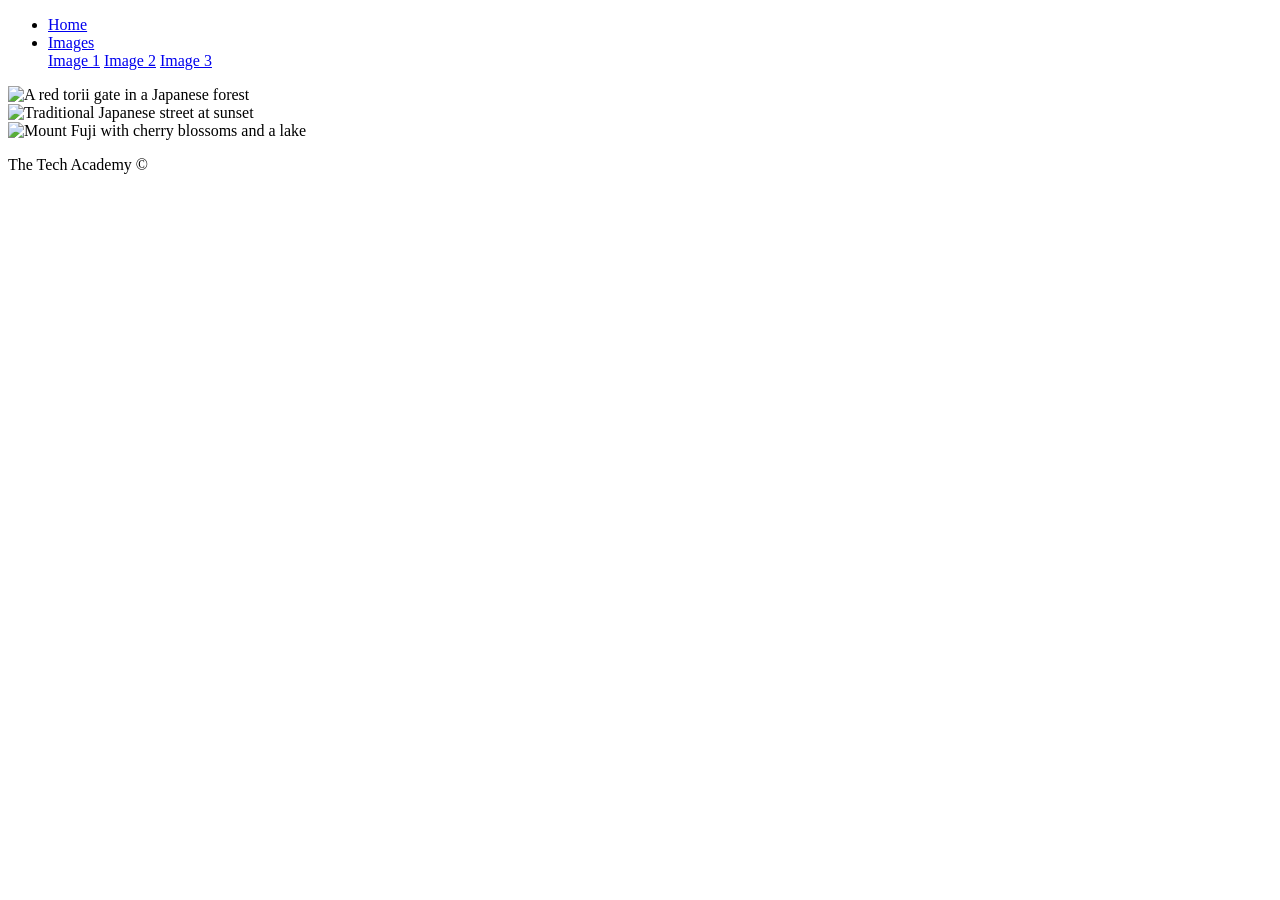
==== index.html @ 09ddc572 "Add files via upload" ====
<!DOCTYPE html>
<html lang="en">
<head>
    <meta charset="UTF-8">
    <meta name="viewport" content="width=device-width, initial-scale=1.0">
    <title>Creating Effects with CSS</title>
    <link rel="stylesheet" href="CSS/style.css">
</head>
<body>
    <!-- Navigation bar -->
    <nav class="nav-bar">
        <ul>
            <li><a href="#">Home</a></li>
            <li class="drop">
                <a href="#">Images</a>
                <div class="rollover-menu">
                    <a href="#image1">Image 1</a>
                    <a href="#image2">Image 2</a>
                    <a href="#image3">Image 3</a>
                </div>
            </li>
        </ul>
    </nav>

    <!-- Images section -->
    <section>
        <!-- Image 1 -->
        <div id="image1" class="image-container">
            <div class="overlay">
                <img src="images/Japan-1.jpg" alt="A red torii gate in a Japanese forest">
            </div>
        </div>

        <!-- Image 2 -->
        <div id="image2" class="image-container">
            <img src="images/Japan-2.jpg" class="zoom" alt="Traditional Japanese street at sunset">
        </div>

        <!-- Image 3 -->
        <div id="image3" class="image-container">
            <div class="circle">
                <img src="images/Japan-3.jpg" alt="Mount Fuji with cherry blossoms and a lake">
            </div>
        </div>
    </section>

    <!-- Footer section -->
    <footer>
        <div class="footer-text">
            <p>The Tech Academy &copy;</p>
        </div>
    </footer>
</body>
</html>
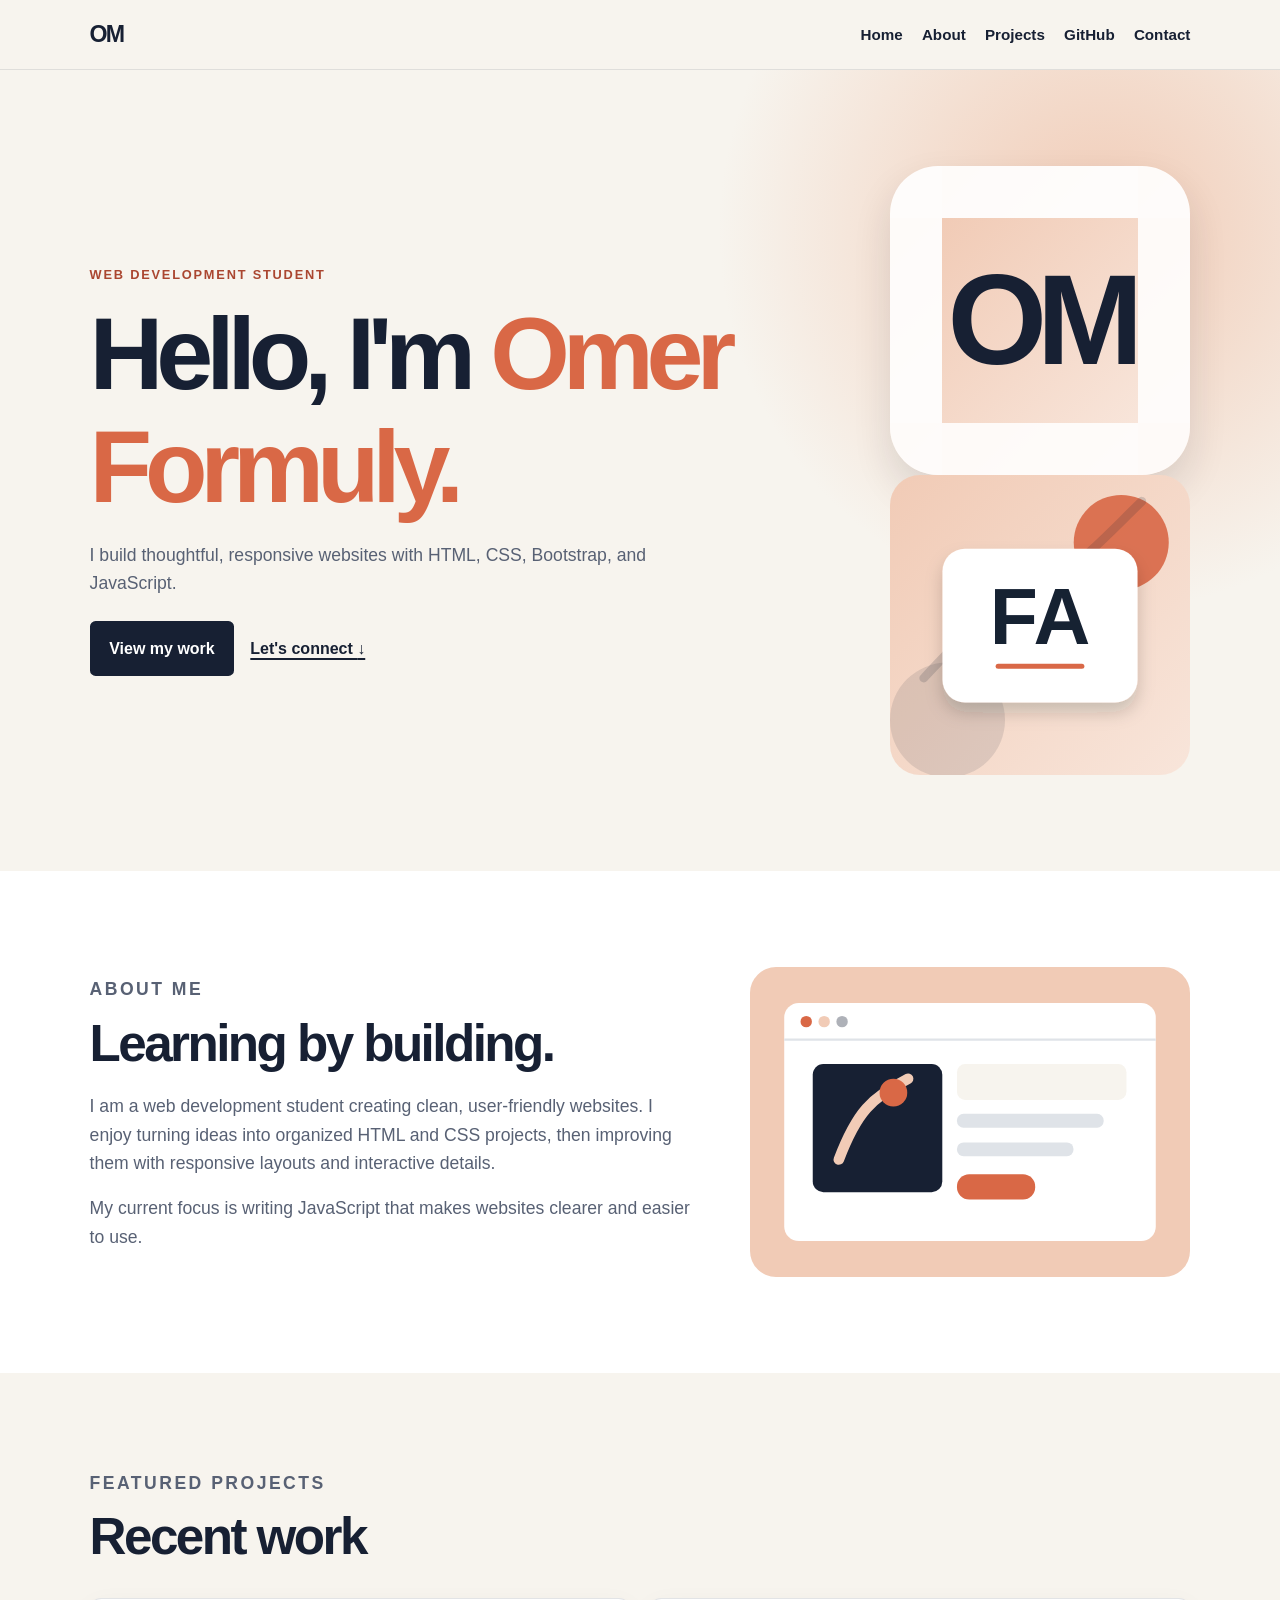
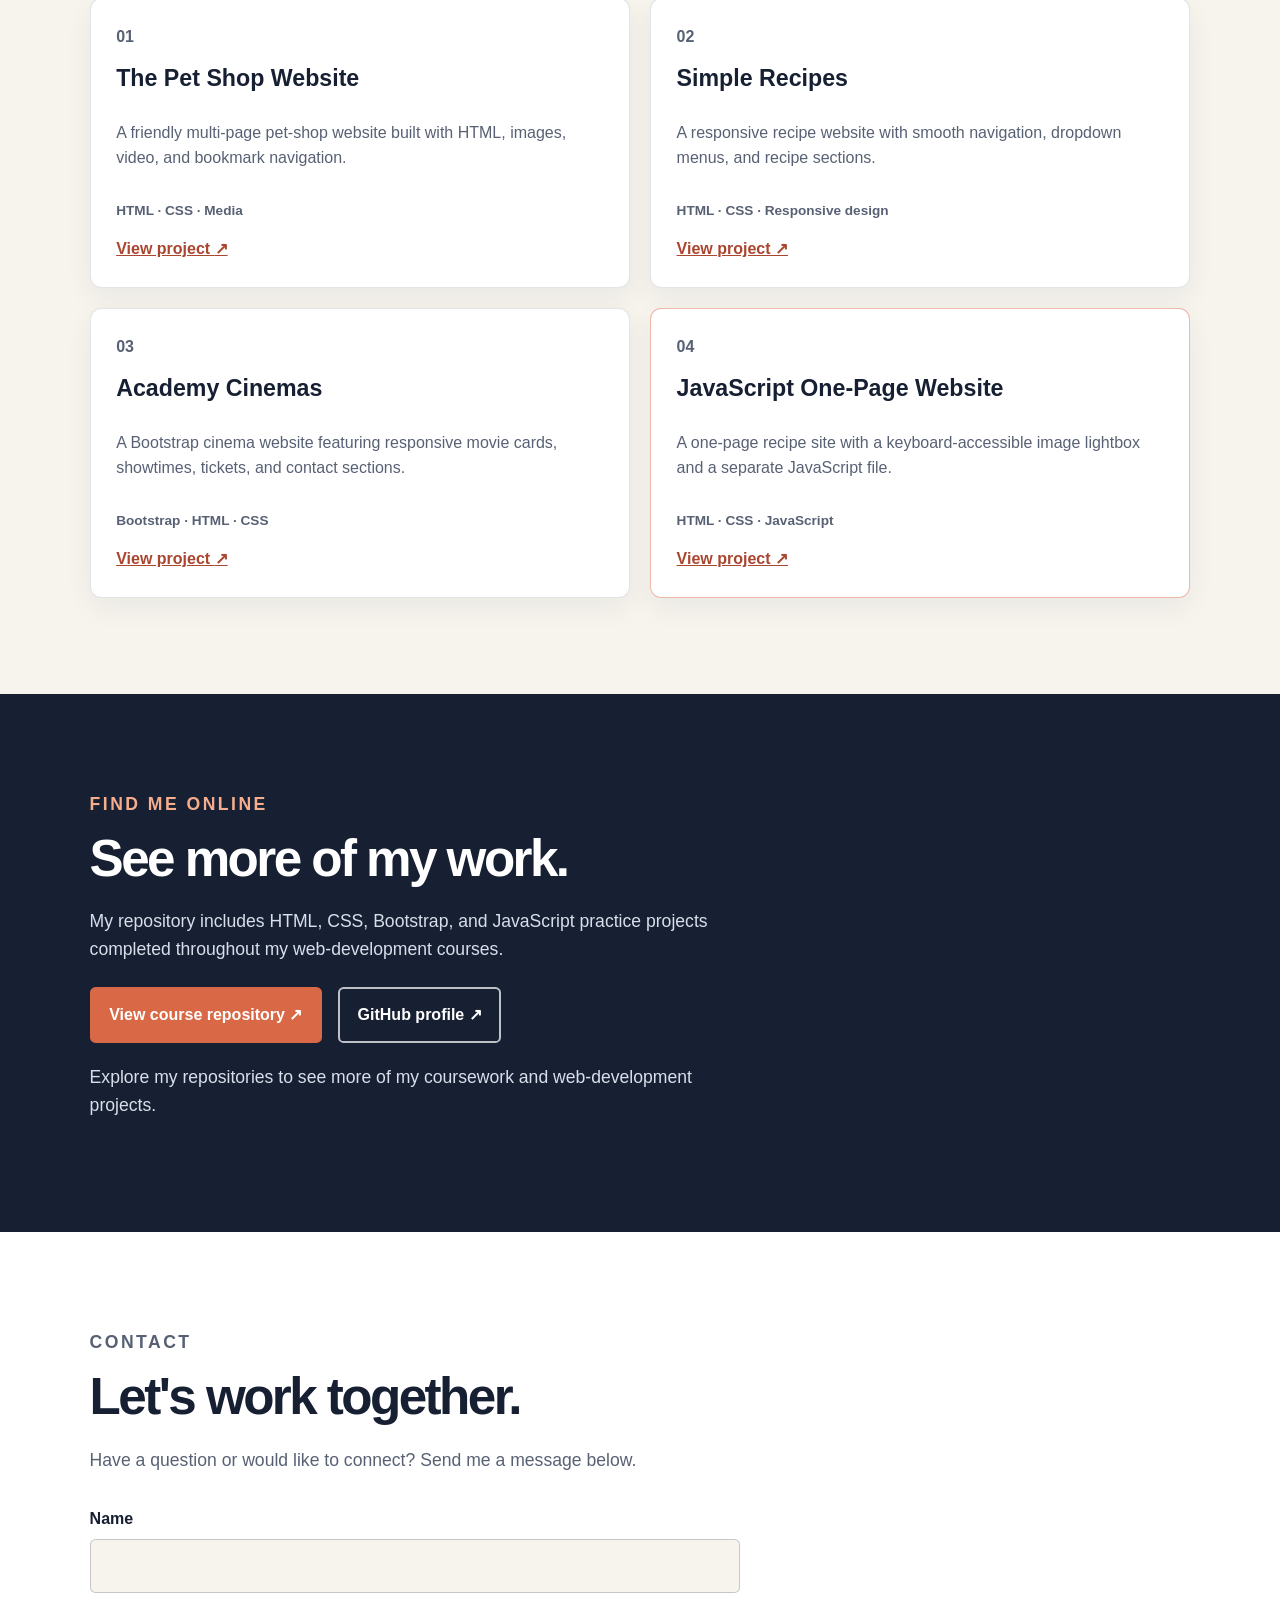
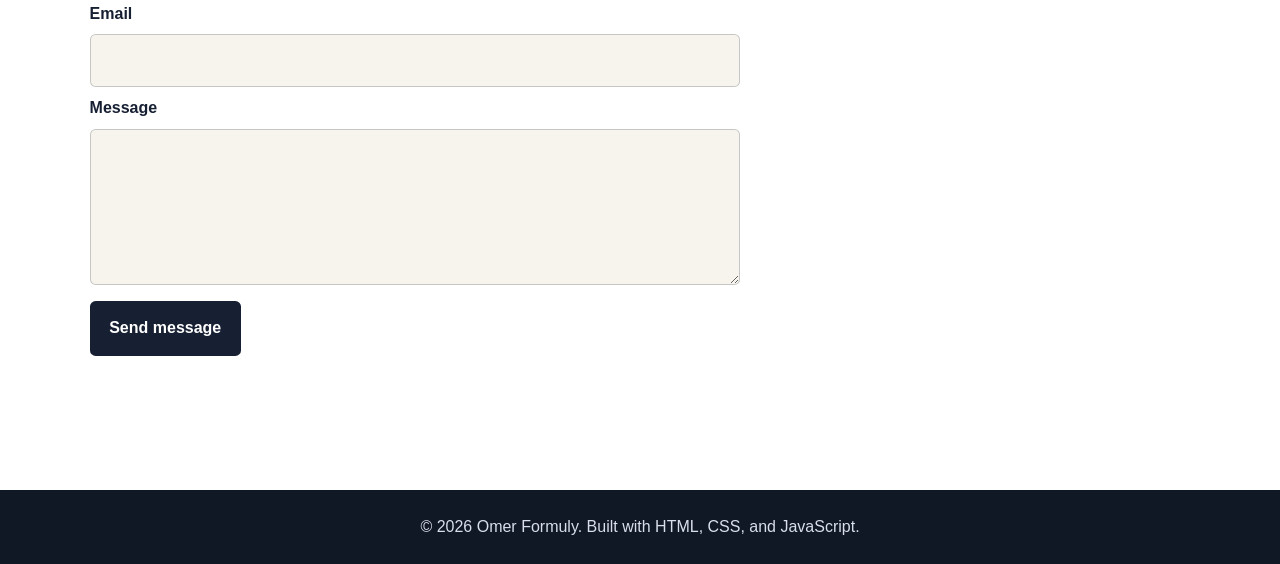
==== commit e4e5e29e: "Publish Omer Formuly portfolio website" ====
--- a/index.html
+++ b/index.html
@@ -1,54 +1,534 @@
 <!DOCTYPE html>
-<html lang="en">
-<head>
-    <meta charset="UTF-8">
+<html lang="en" class="js"><head><meta http-equiv="Content-Type" content="text/html; charset=UTF-8">
+    
     <meta name="viewport" content="width=device-width, initial-scale=1.0">
-    <title>Creating Effects with CSS</title>
-    <link rel="stylesheet" href="CSS/style.css">
+    <meta name="description" content="Omer Formuly&#39;s portfolio website, built with HTML, CSS, Bootstrap, and JavaScript.">
+    <title>Omer Formuly | Web Developer Portfolio</title>
+    <style>
+:root {
+    --ink: #172033;
+    --muted: #586174;
+    --paper: #f7f4ee;
+    --white: #ffffff;
+    --accent: #d96846;
+    --accent-dark: #aa4630;
+    --shadow: 0 18px 38px rgba(23, 32, 51, 0.12);
+}
+
+* { box-sizing: border-box; }
+
+html { scroll-behavior: smooth; }
+
+body {
+    margin: 0;
+    color: var(--ink);
+    background: var(--paper);
+    font-family: Arial, Helvetica, sans-serif;
+    line-height: 1.6;
+}
+
+body.nav-open { overflow: hidden; }
+
+.sr-only {
+    position: absolute;
+    width: 1px;
+    height: 1px;
+    padding: 0;
+    margin: -1px;
+    overflow: hidden;
+    clip: rect(0, 0, 0, 0);
+    white-space: nowrap;
+    border: 0;
+}
+
+.site-header {
+    position: sticky;
+    top: 0;
+    z-index: 10;
+    display: flex;
+    align-items: center;
+    justify-content: space-between;
+    padding: 1rem 7%;
+    background: rgba(247, 244, 238, 0.94);
+    border-bottom: 1px solid rgba(23, 32, 51, 0.1);
+    backdrop-filter: blur(10px);
+}
+
+.logo {
+    color: var(--ink);
+    font-size: 1.45rem;
+    font-weight: 800;
+    letter-spacing: -0.08em;
+    text-decoration: none;
+}
+
+.logo span { color: var(--accent); }
+
+nav ul {
+    display: flex;
+    gap: 1.2rem;
+    margin: 0;
+    padding: 0;
+    list-style: none;
+}
+
+nav a {
+    color: var(--ink);
+    font-size: 0.95rem;
+    font-weight: 700;
+    text-decoration: none;
+    transition: color 0.2s ease;
+}
+
+nav a:hover,
+nav a:focus-visible { color: var(--accent); }
+
+.menu-toggle {
+    display: none;
+    width: 2.75rem;
+    height: 2.5rem;
+    padding: 0.45rem;
+    border: 1px solid rgba(23, 32, 51, 0.25);
+    border-radius: 0.35rem;
+    background: var(--white);
+    cursor: pointer;
+}
+
+.menu-toggle span:not(.sr-only) {
+    display: block;
+    width: 100%;
+    height: 2px;
+    margin: 0.25rem 0;
+    background: var(--ink);
+    transition: transform 0.2s ease, opacity 0.2s ease;
+}
+
+.hero,
+.content-section { padding: 6rem 7%; }
+
+.hero {
+    display: grid;
+    grid-template-columns: minmax(0, 1.2fr) minmax(260px, 0.8fr);
+    align-items: center;
+    min-height: 74vh;
+    gap: 2rem;
+    overflow: hidden;
+    background: radial-gradient(circle at 86% 20%, #f1cbb6, transparent 30%), var(--paper);
+}
+
+.hero-copy-wrap { animation: fade-up 0.7s ease both; }
+
+.hero-visual {
+    justify-self: end;
+    max-width: 460px;
+    animation: fade-up 0.7s 0.1s ease both;
+}
+
+.hero-monogram {
+    display: grid;
+    width: min(100%, 460px);
+    aspect-ratio: 1;
+    place-items: center;
+    color: var(--ink);
+    background: linear-gradient(135deg, #f1cbb6, #f8e5da);
+    border: 52px solid rgba(255, 255, 255, 0.9);
+    border-radius: 3rem;
+    box-shadow: var(--shadow);
+    font-size: clamp(5rem, 12vw, 8rem);
+    font-weight: 800;
+    letter-spacing: -0.08em;
+}
+
+.hero-visual img { display: none; }
+
+.hero-visual img,
+.about-visual { display: block; width: 100%; height: auto; }
+
+.eyebrow {
+    margin: 0 0 0.8rem;
+    color: var(--accent-dark);
+    font-size: 0.8rem;
+    font-weight: 800;
+    letter-spacing: 0.14em;
+    text-transform: uppercase;
+}
+
+h1,
+h2,
+h3 { line-height: 1.1; }
+
+h1 {
+    max-width: 850px;
+    margin: 0;
+    font-size: clamp(3rem, 8vw, 6.5rem);
+    letter-spacing: -0.07em;
+}
+
+h1 span { color: var(--accent); }
+
+h2 {
+    max-width: 650px;
+    margin: 0 0 1.25rem;
+    font-size: clamp(2rem, 4vw, 3.6rem);
+    letter-spacing: -0.05em;
+}
+
+.hero-copy,
+.content-section > p,
+.about p { max-width: 650px; color: var(--muted); font-size: 1.1rem; }
+
+.hero-actions,
+.social-links {
+    display: flex;
+    flex-wrap: wrap;
+    align-items: center;
+    gap: 1rem;
+    margin-top: 1.5rem;
+}
+
+.button {
+    display: inline-block;
+    width: fit-content;
+    padding: 0.8rem 1.1rem;
+    color: var(--white);
+    background: var(--ink);
+    border: 2px solid var(--ink);
+    border-radius: 0.35rem;
+    font: inherit;
+    font-weight: 800;
+    text-decoration: none;
+    transition: transform 0.2s ease, background 0.2s ease, border-color 0.2s ease;
+}
+
+.button:hover,
+.button:focus-visible { background: var(--accent); border-color: var(--accent); transform: translateY(-3px); }
+
+.text-link { color: var(--ink); font-weight: 800; text-decoration-thickness: 2px; text-underline-offset: 0.25rem; }
+
+.about {
+    display: grid;
+    grid-template-columns: minmax(0, 1fr) minmax(260px, 0.75fr);
+    align-items: center;
+    gap: 3rem;
+    background: var(--white);
+}
+
+.about-visual { max-width: 440px; justify-self: end; }
+
+.project-grid {
+    display: grid;
+    grid-template-columns: repeat(2, minmax(0, 1fr));
+    gap: 1.25rem;
+    margin-top: 2rem;
+}
+
+.project-card {
+    display: flex;
+    min-height: 260px;
+    padding: 1.6rem;
+    flex-direction: column;
+    background: var(--white);
+    border: 1px solid rgba(23, 32, 51, 0.12);
+    border-radius: 0.7rem;
+    box-shadow: 0 10px 28px rgba(23, 32, 51, 0.06);
+    transition: transform 0.25s ease, box-shadow 0.25s ease;
+}
+
+.project-card:hover { transform: translateY(-8px); box-shadow: var(--shadow); }
+
+.featured-card { border-color: rgba(217, 104, 70, 0.45); }
+
+.project-number { margin: 0; color: var(--accent); font-weight: 800; }
+.project-card h3 { margin: 1rem 0 0.75rem; font-size: 1.45rem; }
+.project-card p { color: var(--muted); }
+.project-card a { margin-top: auto; color: var(--accent-dark); font-weight: 800; }
+.project-tools { font-size: 0.85rem; font-weight: 700; }
+
+.github-section { background: var(--ink); color: var(--white); }
+.github-section .eyebrow { color: #f6ad8e; }
+.github-section > p { color: #d8deea; }
+.button-secondary { background: var(--accent); border-color: var(--accent); }
+.button-secondary:hover,
+.button-secondary:focus-visible { background: transparent; border-color: var(--white); }
+.button-outline { background: transparent; border-color: rgba(255, 255, 255, 0.72); }
+.button-outline:hover,
+.button-outline:focus-visible { background: var(--white); border-color: var(--white); color: var(--ink); }
+.profile-note { max-width: 700px; margin-top: 1.25rem; font-size: 0.9rem; }
+
+.contact-section { background: var(--white); }
+
+.contact-form {
+    display: grid;
+    max-width: 650px;
+    gap: 0.5rem;
+    margin-top: 2rem;
+}
+
+.contact-form label { font-weight: 800; }
+
+.contact-form input,
+.contact-form textarea {
+    width: 100%;
+    padding: 0.8rem;
+    color: var(--ink);
+    background: var(--paper);
+    border: 1px solid rgba(23, 32, 51, 0.22);
+    border-radius: 0.35rem;
+    font: inherit;
+    transition: border-color 0.2s ease, box-shadow 0.2s ease;
+}
+
+.contact-form input:focus,
+.contact-form textarea:focus {
+    outline: none;
+    border-color: var(--accent);
+    box-shadow: 0 0 0 3px rgba(217, 104, 70, 0.18);
+}
+
+.contact-form .button { margin-top: 0.5rem; cursor: pointer; }
+.form-message { min-height: 1.5rem; margin: 0.4rem 0 0; color: var(--accent-dark); font-weight: 700; }
+.form-message.is-error { color: #a22424; }
+
+[data-reveal] { transition: opacity 0.55s ease, transform 0.55s ease; }
+.js [data-reveal] { opacity: 0; transform: translateY(22px); }
+.js [data-reveal].is-visible { opacity: 1; transform: translateY(0); }
+
+@keyframes fade-up {
+    from { opacity: 0; transform: translateY(18px); }
+    to { opacity: 1; transform: translateY(0); }
+}
+
+footer { padding: 1.5rem 7%; color: #d8deea; background: #101725; text-align: center; }
+footer p { margin: 0; }
+
+@media (max-width: 720px) {
+    .site-header { gap: 1rem; padding: 1rem 5%; }
+    .menu-toggle { display: block; }
+    .menu-toggle[aria-expanded="true"] span:nth-of-type(2) { transform: translateY(6px) rotate(45deg); }
+    .menu-toggle[aria-expanded="true"] span:nth-of-type(3) { opacity: 0; }
+    .menu-toggle[aria-expanded="true"] span:nth-of-type(4) { transform: translateY(-6px) rotate(-45deg); }
+    nav {
+        position: fixed;
+        inset: 4.55rem 0 auto;
+        display: none;
+        padding: 1.25rem 5%;
+        background: rgba(247, 244, 238, 0.98);
+        border-bottom: 1px solid rgba(23, 32, 51, 0.12);
+        box-shadow: 0 12px 20px rgba(23, 32, 51, 0.08);
+    }
+    nav.is-open { display: block; }
+    nav ul { flex-direction: column; gap: 0.9rem; }
+    nav a { font-size: 1rem; }
+    .hero,
+    .content-section { padding: 4.5rem 5%; }
+    .hero,
+    .about { grid-template-columns: 1fr; }
+    .hero-visual { max-width: 330px; justify-self: center; }
+    .about-visual { max-width: 360px; justify-self: center; }
+    .project-grid { grid-template-columns: 1fr; }
+}
+
+@media (prefers-reduced-motion: reduce) {
+    *,
+    *::before,
+    *::after {
+        animation-duration: 0.01ms !important;
+        scroll-behavior: auto !important;
+        transition-duration: 0.01ms !important;
+    }
+}
+
+    </style>
 </head>
 <body>
-    <!-- Navigation bar -->
-    <nav class="nav-bar">
-        <ul>
-            <li><a href="#">Home</a></li>
-            <li class="drop">
-                <a href="#">Images</a>
-                <div class="rollover-menu">
-                    <a href="#image1">Image 1</a>
-                    <a href="#image2">Image 2</a>
-                    <a href="#image3">Image 3</a>
+    <header class="site-header">
+        <a class="logo" href="#home" aria-label="Go to home">OM</a>
+        <button class="menu-toggle" id="menu-toggle" type="button" aria-expanded="false" aria-controls="main-navigation">
+            <span class="sr-only">Open navigation menu</span>
+            <span aria-hidden="true"></span>
+            <span aria-hidden="true"></span>
+            <span aria-hidden="true"></span>
+        </button>
+        <nav id="main-navigation" aria-label="Main navigation">
+            <ul>
+                <li><a href="#home">Home</a></li>
+                <li><a href="#about">About</a></li>
+                <li><a href="#projects">Projects</a></li>
+                <li><a href="#github">GitHub</a></li>
+                <li><a href="#contact">Contact</a></li>
+            </ul>
+        </nav>
+    </header>
+
+    <main>
+        <section id="home" class="hero">
+            <div class="hero-copy-wrap">
+                <p class="eyebrow">Web development student</p>
+            <h1>Hello, I'm <span>Omer Formuly.</span></h1>
+                <p class="hero-copy">I build thoughtful, responsive websites with HTML, CSS, Bootstrap, and JavaScript.</p>
+                <div class="hero-actions">
+                    <a class="button" href="#projects">View my work</a>
+                    <a class="text-link" href="#contact">Let's connect <span aria-hidden="true">&darr;</span></a>
                 </div>
-            </li>
-        </ul>
-    </nav>
-
-    <!-- Images section -->
-    <section>
-        <!-- Image 1 -->
-        <div id="image1" class="image-container">
-            <div class="overlay">
-                <img src="images/Japan-1.jpg" alt="A red torii gate in a Japanese forest">
             </div>
-        </div>
-
-        <!-- Image 2 -->
-        <div id="image2" class="image-container">
-            <img src="images/Japan-2.jpg" class="zoom" alt="Traditional Japanese street at sunset">
-        </div>
-
-        <!-- Image 3 -->
-        <div id="image3" class="image-container">
-            <div class="circle">
-                <img src="images/Japan-3.jpg" alt="Mount Fuji with cherry blossoms and a lake">
+            <div class="hero-visual" aria-hidden="true">
+                <span class="hero-monogram">OM</span>
+                <img src="[data-uri]" alt="" width="480" height="480">
             </div>
-        </div>
-    </section>
-
-    <!-- Footer section -->
+        </section>
+
+        <section id="about" class="content-section about is-visible" data-reveal="">
+            <div>
+                <p class="eyebrow">About me</p>
+                <h2>Learning by building.</h2>
+                <p>I am a web development student creating clean, user-friendly websites. I enjoy turning ideas into organized HTML and CSS projects, then improving them with responsive layouts and interactive details.</p>
+                <p>My current focus is writing JavaScript that makes websites clearer and easier to use.</p>
+            </div>
+                <img class="about-visual" src="[data-uri]" alt="An original illustration of a browser window showing a web project" width="540" height="380">
+        </section>
+
+        <section id="projects" class="content-section" data-reveal="">
+            <p class="eyebrow">Featured projects</p>
+            <h2>Recent work</h2>
+            <div class="project-grid">
+                <article class="project-card">
+                    <p class="project-number">01</p>
+                    <h3>The Pet Shop Website</h3>
+                    <p>A friendly multi-page pet-shop website built with HTML, images, video, and bookmark navigation.</p>
+                    <p class="project-tools">HTML · CSS · Media</p>
+                        <a href="https://github.com/Mohammadomerformuly/HTML-and-CSS/tree/main/The-Pet-Shop-Website" target="_blank" rel="noreferrer">View project <span aria-hidden="true">&nearr;</span></a>
+                </article>
+                <article class="project-card">
+                    <p class="project-number">02</p>
+                    <h3>Simple Recipes</h3>
+                    <p>A responsive recipe website with smooth navigation, dropdown menus, and recipe sections.</p>
+                    <p class="project-tools">HTML · CSS · Responsive design</p>
+                        <a href="https://github.com/Mohammadomerformuly/HTML-and-CSS/tree/main/Simple-Recipes" target="_blank" rel="noreferrer">View project <span aria-hidden="true">&nearr;</span></a>
+                </article>
+                <article class="project-card">
+                    <p class="project-number">03</p>
+                    <h3>Academy Cinemas</h3>
+                    <p>A Bootstrap cinema website featuring responsive movie cards, showtimes, tickets, and contact sections.</p>
+                    <p class="project-tools">Bootstrap · HTML · CSS</p>
+                        <a href="https://github.com/Mohammadomerformuly/HTML-and-CSS/tree/main/Academy-Cinemas" target="_blank" rel="noreferrer">View project <span aria-hidden="true">&nearr;</span></a>
+                </article>
+                <article class="project-card featured-card">
+                    <p class="project-number">04</p>
+                    <h3>JavaScript One-Page Website</h3>
+                    <p>A one-page recipe site with a keyboard-accessible image lightbox and a separate JavaScript file.</p>
+                    <p class="project-tools">HTML · CSS · JavaScript</p>
+                        <a href="https://github.com/Mohammadomerformuly/HTML-and-CSS/tree/main/One-Page-Website" target="_blank" rel="noreferrer">View project <span aria-hidden="true">&nearr;</span></a>
+                </article>
+            </div>
+        </section>
+
+        <section id="github" class="content-section github-section" data-reveal="">
+            <p class="eyebrow">Find me online</p>
+            <h2>See more of my work.</h2>
+            <p>My repository includes HTML, CSS, Bootstrap, and JavaScript practice projects completed throughout my web-development courses.</p>
+            <div class="social-links">
+                <a class="button button-secondary" href="https://github.com/Mohammadomerformuly/HTML-and-CSS" target="_blank" rel="noreferrer">View course repository <span aria-hidden="true">&nearr;</span></a>
+                <a class="button button-outline" href="https://github.com/Mohammadomerformuly" target="_blank" rel="noreferrer">GitHub profile <span aria-hidden="true">&nearr;</span></a>
+            </div>
+            <p class="profile-note">Explore my repositories to see more of my coursework and web-development projects.</p>
+        </section>
+
+        <section id="contact" class="content-section contact-section" data-reveal="">
+            <p class="eyebrow">Contact</p>
+            <h2>Let's work together.</h2>
+            <p>Have a question or would like to connect? Send me a message below.</p>
+            <form id="contact-form" class="contact-form" novalidate="">
+                <label for="name">Name</label>
+                <input id="name" name="name" type="text" autocomplete="name" required="">
+
+                <label for="email">Email</label>
+                <input id="email" name="email" type="email" autocomplete="email" required="">
+
+                <label for="message">Message</label>
+                <textarea id="message" name="message" rows="5" required=""></textarea>
+
+                <button class="button" type="submit">Send message</button>
+                <p id="form-message" class="form-message" aria-live="polite"></p>
+            </form>
+        </section>
+    </main>
+
     <footer>
-        <div class="footer-text">
-            <p>The Tech Academy &copy;</p>
-        </div>
+        <p>&copy; <span id="current-year">2026</span> Omer Formuly. Built with HTML, CSS, and JavaScript.</p>
     </footer>
-</body>
-</html>
+    <script>
+document.documentElement.classList.add('js');
+
+const menuToggle = document.getElementById('menu-toggle');
+const navigation = document.getElementById('main-navigation');
+const navigationLinks = navigation.querySelectorAll('a');
+const contactForm = document.getElementById('contact-form');
+const formMessage = document.getElementById('form-message');
+const currentYear = document.getElementById('current-year');
+
+function closeMenu() {
+    navigation.classList.remove('is-open');
+    document.body.classList.remove('nav-open');
+    menuToggle.setAttribute('aria-expanded', 'false');
+}
+
+menuToggle.addEventListener('click', () => {
+    const isOpen = menuToggle.getAttribute('aria-expanded') === 'true';
+    menuToggle.setAttribute('aria-expanded', String(!isOpen));
+    navigation.classList.toggle('is-open', !isOpen);
+    document.body.classList.toggle('nav-open', !isOpen);
+});
+
+navigationLinks.forEach((link) => {
+    link.addEventListener('click', closeMenu);
+});
+
+contactForm.addEventListener('submit', (event) => {
+    event.preventDefault();
+
+    const name = contactForm.elements.name.value.trim();
+    const email = contactForm.elements.email.value.trim();
+    const message = contactForm.elements.message.value.trim();
+
+    if (!name || !email || !message) {
+        formMessage.textContent = 'Please complete your name, email, and message before sending.';
+        formMessage.classList.add('is-error');
+        return;
+    }
+
+    if (!contactForm.elements.email.checkValidity()) {
+        formMessage.textContent = 'Please enter a valid email address.';
+        formMessage.classList.add('is-error');
+        return;
+    }
+
+    formMessage.textContent = `Thanks, ${name}! Your message is ready to send.`;
+    formMessage.classList.remove('is-error');
+    contactForm.reset();
+});
+
+if ('IntersectionObserver' in window) {
+    const revealObserver = new IntersectionObserver((entries, observer) => {
+        entries.forEach((entry) => {
+            if (entry.isIntersecting) {
+                entry.target.classList.add('is-visible');
+                observer.unobserve(entry.target);
+            }
+        });
+    }, { threshold: 0.14 });
+
+    document.querySelectorAll('[data-reveal]').forEach((section) => {
+        revealObserver.observe(section);
+    });
+} else {
+    document.querySelectorAll('[data-reveal]').forEach((section) => {
+        section.classList.add('is-visible');
+    });
+}
+
+currentYear.textContent = new Date().getFullYear();
+
+    </script>
+
+
+</body></html>
